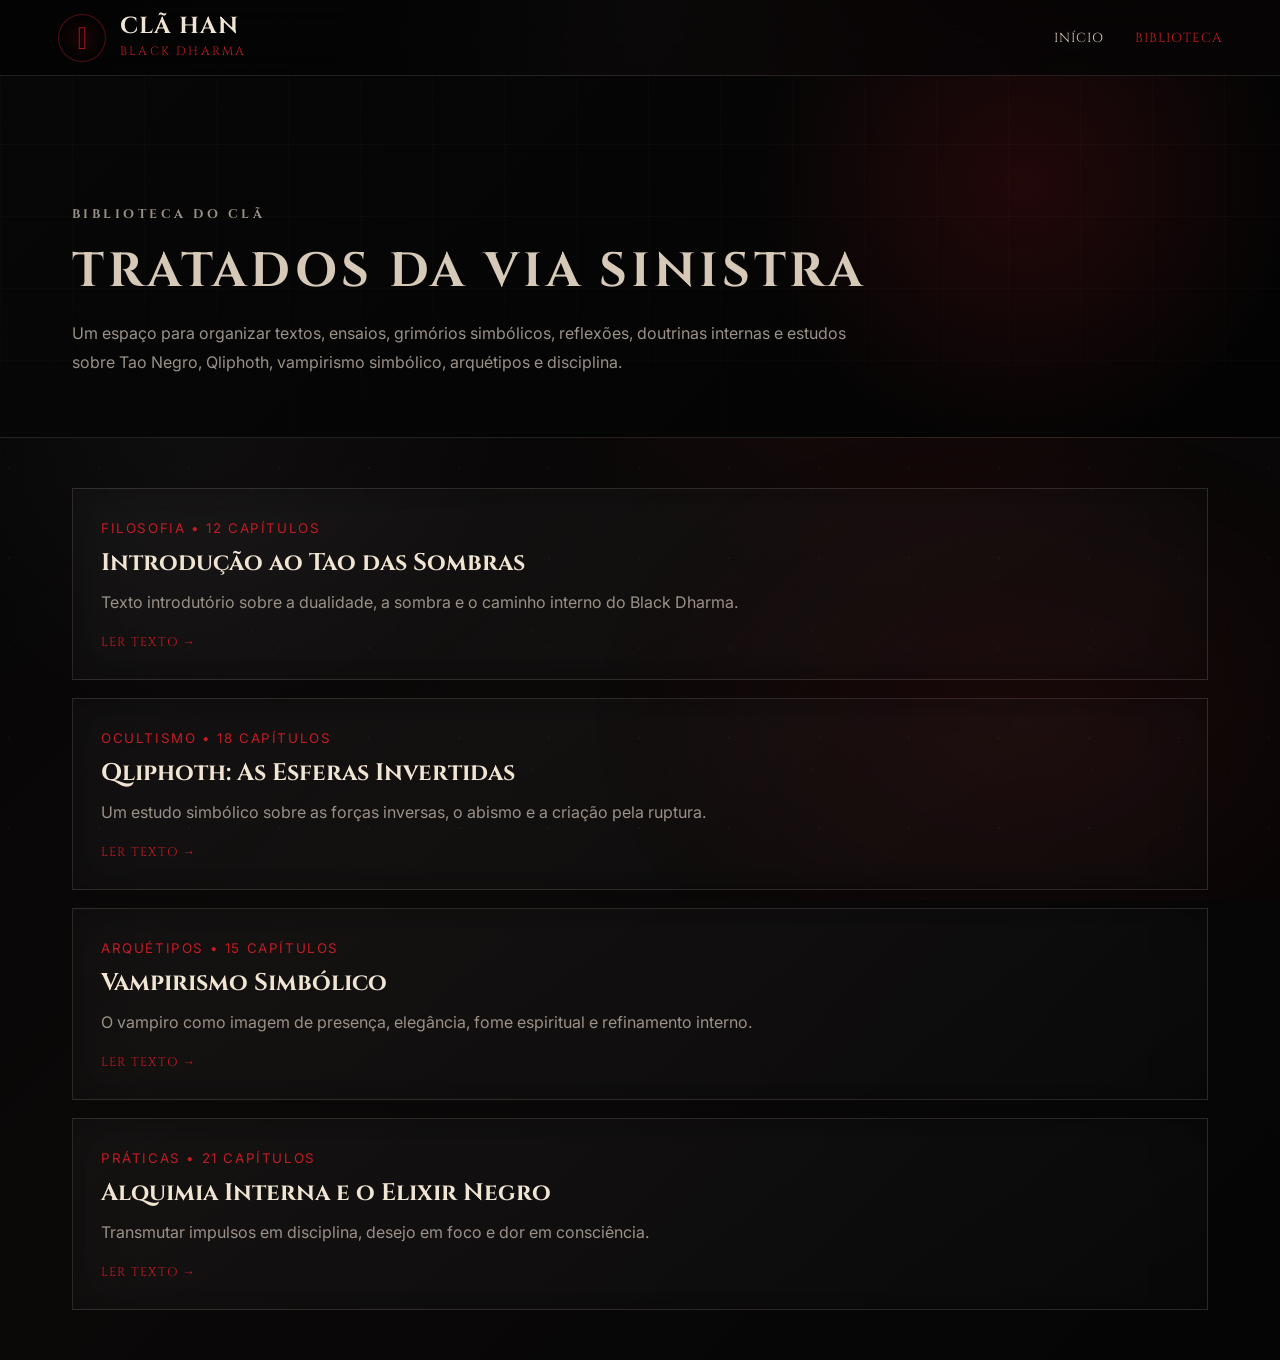
==== biblioteca.html @ 03c81290 "Add files via upload" ====
<!DOCTYPE html>
<html lang="pt-BR">
<head>
  <meta charset="UTF-8" />
  <meta name="viewport" content="width=device-width, initial-scale=1.0" />

  <title>Biblioteca | Clã Han Black Dharma</title>
  <meta name="description" content="Biblioteca do Clã Han — textos, tratados, ensaios e grimórios simbólicos do Black Dharma." />

  <link rel="preconnect" href="https://fonts.googleapis.com">
  <link rel="preconnect" href="https://fonts.gstatic.com" crossorigin>
  <link href="https://fonts.googleapis.com/css2?family=Cinzel:wght@400;500;600;700;800;900&family=Inter:wght@300;400;500;600;700;800&family=Noto+Serif+SC:wght@400;600;700;900&display=swap" rel="stylesheet">

  <link rel="stylesheet" href="style.css" />
</head>

<body class="library-page">
  <div class="noise"></div>
  <div class="ink-bg"></div>

  <header class="site-header">
    <a class="brand" href="index.html">
      <span class="brand-sigil">𖤐</span>
      <span>
        <strong>Clã Han</strong>
        <small>Black Dharma</small>
      </span>
    </a>

    <nav class="nav-menu always">
      <a href="index.html">Início</a>
      <a href="biblioteca.html" class="active">Biblioteca</a>
    </nav>
  </header>

  <main class="library-main">
    <section class="library-hero">
      <p class="eyebrow">Biblioteca do Clã</p>
      <h1>Tratados da Via Sinistra</h1>
      <p>
        Um espaço para organizar textos, ensaios, grimórios simbólicos, reflexões,
        doutrinas internas e estudos sobre Tao Negro, Qliphoth, vampirismo simbólico,
        arquétipos e disciplina.
      </p>
    </section>

    <section class="text-list">
      <article class="text-item">
        <small>Filosofia • 12 capítulos</small>
        <h2>Introdução ao Tao das Sombras</h2>
        <p>Texto introdutório sobre a dualidade, a sombra e o caminho interno do Black Dharma.</p>
        <a href="#">Ler texto →</a>
      </article>

      <article class="text-item">
        <small>Ocultismo • 18 capítulos</small>
        <h2>Qliphoth: As Esferas Invertidas</h2>
        <p>Um estudo simbólico sobre as forças inversas, o abismo e a criação pela ruptura.</p>
        <a href="#">Ler texto →</a>
      </article>

      <article class="text-item">
        <small>Arquétipos • 15 capítulos</small>
        <h2>Vampirismo Simbólico</h2>
        <p>O vampiro como imagem de presença, elegância, fome espiritual e refinamento interno.</p>
        <a href="#">Ler texto →</a>
      </article>

      <article class="text-item">
        <small>Práticas • 21 capítulos</small>
        <h2>Alquimia Interna e o Elixir Negro</h2>
        <p>Transmutar impulsos em disciplina, desejo em foco e dor em consciência.</p>
        <a href="#">Ler texto →</a>
      </article>
    </section>
  </main>

  <script src="script.js"></script>
</body>
</html>
---- style.css ----
:root {
  --black: #050505;
  --black-2: #090808;
  --black-3: #101010;
  --red: #8e1118;
  --red-2: #c21d25;
  --red-dark: #3b080b;
  --bone: #d7c9b7;
  --bone-2: #f0e4d2;
  --muted: #9b9187;
  --line: rgba(215,201,183,.14);
  --line-red: rgba(194,29,37,.42);
  --card: rgba(255,255,255,.035);
  --card-2: rgba(255,255,255,.06);
}

* { margin: 0; padding: 0; box-sizing: border-box; }
html { scroll-behavior: smooth; }

body {
  min-height: 100vh;
  background:
    radial-gradient(circle at 70% 10%, rgba(142,17,24,.18), transparent 30%),
    radial-gradient(circle at 15% 30%, rgba(255,255,255,.035), transparent 22%),
    linear-gradient(135deg, #040404, #0b0808 48%, #050505);
  color: var(--bone);
  font-family: Inter, sans-serif;
  overflow-x: hidden;
}

.noise {
  position: fixed;
  inset: 0;
  pointer-events: none;
  z-index: -1;
  opacity: .17;
  background-image:
    radial-gradient(circle at 10% 20%, rgba(255,255,255,.22) 0 1px, transparent 1px),
    radial-gradient(circle at 80% 50%, rgba(255,255,255,.16) 0 1px, transparent 1px),
    radial-gradient(circle at 40% 80%, rgba(255,255,255,.12) 0 1px, transparent 1px);
  background-size: 90px 90px, 140px 140px, 210px 210px;
}

.ink-bg {
  position: fixed;
  inset: 0;
  pointer-events: none;
  z-index: -2;
  background:
    radial-gradient(ellipse at 50% 0%, rgba(255,255,255,.08), transparent 34%),
    radial-gradient(ellipse at 80% 80%, rgba(142,17,24,.12), transparent 30%);
  filter: blur(1px);
}

body::before {
  content: "";
  position: fixed;
  inset: 0;
  pointer-events: none;
  background-image:
    linear-gradient(rgba(215,201,183,.035) 1px, transparent 1px),
    linear-gradient(90deg, rgba(215,201,183,.026) 1px, transparent 1px);
  background-size: 72px 72px;
  mask-image: linear-gradient(to bottom, black, transparent 82%);
}

h1, h2, h3, h4, .brand {
  font-family: Cinzel, serif;
}

.left-banner {
  position: fixed;
  left: 0;
  top: 0;
  width: 86px;
  height: 100vh;
  border-right: 1px solid var(--line);
  background: rgba(0,0,0,.36);
  z-index: 30;
  display: flex;
  flex-direction: column;
  align-items: center;
  padding-top: 15px;
}

.seal, .brand-sigil {
  width: 48px;
  height: 48px;
  border: 1px solid var(--line-red);
  border-radius: 50%;
  display: grid;
  place-items: center;
  color: var(--red-2);
  background: radial-gradient(circle, rgba(142,17,24,.16), transparent 64%);
}

.vertical-text {
  margin-top: 32px;
  writing-mode: vertical-rl;
  font-family: "Noto Serif SC", serif;
  font-size: 2rem;
  color: rgba(215,201,183,.72);
  letter-spacing: .18em;
}

.stamp {
  margin-top: auto;
  margin-bottom: 36px;
  width: 36px;
  height: 36px;
  display: grid;
  place-items: center;
  border: 1px solid var(--red-2);
  color: var(--red-2);
  font-family: "Noto Serif SC", serif;
}

.stamp.small {
  margin: 20px auto 0;
}

.site-header {
  position: fixed;
  top: 0;
  left: 86px;
  right: 0;
  height: 76px;
  z-index: 25;
  display: flex;
  align-items: center;
  justify-content: space-between;
  padding: 0 58px;
  border-bottom: 1px solid var(--line);
  background: rgba(5,5,5,.78);
  backdrop-filter: blur(16px);
}

.brand {
  display: flex;
  align-items: center;
  gap: 14px;
  color: var(--bone-2);
  text-decoration: none;
  text-transform: uppercase;
  letter-spacing: .06em;
}

.brand strong {
  display: block;
  font-size: 1.45rem;
  line-height: 1;
}

.brand small {
  display: block;
  margin-top: 4px;
  color: var(--red-2);
  font-size: .76rem;
  letter-spacing: .18em;
}

.nav-menu {
  display: flex;
  align-items: center;
  gap: 30px;
}

.nav-menu a {
  color: var(--bone);
  font-family: Cinzel, serif;
  font-size: .82rem;
  letter-spacing: .08em;
  text-decoration: none;
  text-transform: uppercase;
  transition: .2s;
}

.nav-menu a:hover,
.nav-menu a.active {
  color: var(--red-2);
}

.menu-toggle {
  display: none;
  background: transparent;
  border: 0;
  color: var(--bone);
  font-size: 1.6rem;
}

main, .footer, .copyright {
  margin-left: 86px;
}

.hero {
  position: relative;
  min-height: 690px;
  overflow: hidden;
  border-bottom: 1px solid var(--line);
}

.hero-art {
  position: absolute;
  inset: 0;
  background:
    linear-gradient(90deg, #050505 0%, rgba(5,5,5,.82) 25%, rgba(5,5,5,.18) 56%, #050505 100%),
    radial-gradient(circle at 64% 28%, rgba(194,29,37,.24), transparent 20%),
    linear-gradient(135deg, #111, #030303);
}

.red-moon {
  position: absolute;
  width: 190px;
  height: 190px;
  border-radius: 50%;
  top: 110px;
  right: 36%;
  background: radial-gradient(circle at 40% 35%, #cf2631, #5f0d12 65%, transparent 68%);
  box-shadow: 0 0 70px rgba(194,29,37,.32);
  opacity: .76;
}

.mountains {
  position: absolute;
  left: 32%;
  right: 0;
  bottom: 0;
  height: 68%;
  opacity: .72;
}

.mountains::before,
.mountains::after {
  content: "";
  position: absolute;
  bottom: 0;
  width: 58%;
  height: 90%;
  background: linear-gradient(145deg, transparent 0 35%, rgba(45,45,45,.88) 36% 48%, rgba(9,9,9,.96) 49%);
  clip-path: polygon(0 100%, 17% 42%, 29% 65%, 45% 18%, 67% 62%, 83% 35%, 100% 100%);
  filter: blur(.2px);
}

.mountains::after {
  right: 0;
  transform: scaleX(-1);
  opacity: .7;
}

.m2 {
  opacity: .42;
  transform: translateY(42px) scale(1.12);
}

.temple {
  position: absolute;
  bottom: 95px;
  width: 120px;
  height: 95px;
  opacity: .78;
}

.temple::before {
  content: "";
  position: absolute;
  inset: 30px 18px 0;
  background: #0a0a0a;
  border: 1px solid rgba(215,201,183,.09);
}

.temple::after {
  content: "";
  position: absolute;
  left: 0;
  right: 0;
  top: 18px;
  height: 32px;
  background: #111;
  clip-path: polygon(0 60%, 50% 0, 100% 60%, 90% 80%, 50% 40%, 10% 80%);
  box-shadow: 0 0 18px rgba(194,29,37,.2);
}

.temple-left { left: 42%; }
.temple-right { right: 8%; transform: scale(1.25); opacity: .55; }

.cultivator {
  position: absolute;
  right: 24%;
  bottom: 0;
  width: 330px;
  height: 610px;
  filter: drop-shadow(0 0 32px rgba(0,0,0,.8));
}

.head {
  position: absolute;
  top: 85px;
  left: 125px;
  width: 78px;
  height: 105px;
  border-radius: 48% 45% 46% 43%;
  background: linear-gradient(125deg, #211f1e, #b7aa9a 42%, #0b0b0b 43% 100%);
  transform: rotate(-8deg);
  box-shadow: inset -18px 0 18px rgba(0,0,0,.75);
}

.head::before {
  content: "";
  position: absolute;
  left: 47px;
  top: 42px;
  width: 20px;
  height: 3px;
  background: var(--red-2);
  box-shadow: 0 0 10px var(--red-2);
}

.hair {
  position: absolute;
  top: 20px;
  left: 76px;
  width: 230px;
  height: 250px;
  background: radial-gradient(ellipse at 35% 25%, #161616, #020202 68%);
  clip-path: polygon(20% 0, 70% 8%, 92% 30%, 82% 100%, 52% 78%, 26% 100%, 8% 45%);
  transform: rotate(7deg);
}

.hair::after {
  content: "";
  position: absolute;
  right: -60px;
  top: 90px;
  width: 190px;
  height: 155px;
  border-radius: 50%;
  border-top: 26px solid #050505;
  transform: rotate(20deg);
}

.robe {
  position: absolute;
  left: 34px;
  bottom: 0;
  width: 285px;
  height: 455px;
  background:
    linear-gradient(100deg, rgba(194,29,37,.16), transparent 38%),
    radial-gradient(ellipse at 50% 20%, #1b1b1b, #030303 68%);
  clip-path: polygon(36% 0, 66% 0, 92% 100%, 4% 100%);
  border-left: 1px solid rgba(194,29,37,.2);
  border-right: 1px solid rgba(194,29,37,.15);
}

.robe-lines {
  position: absolute;
  left: 80px;
  bottom: 45px;
  width: 210px;
  height: 360px;
  background-image:
    linear-gradient(110deg, transparent 0 38%, rgba(194,29,37,.28) 39%, transparent 40%),
    linear-gradient(70deg, transparent 0 48%, rgba(215,201,183,.08) 49%, transparent 50%);
  opacity: .8;
}

.back-sigil {
  position: absolute;
  top: 245px;
  left: 165px;
  color: rgba(194,29,37,.78);
  text-align: center;
  font-size: 1.3rem;
  letter-spacing: .28em;
  line-height: 1.7;
  text-shadow: 0 0 16px rgba(194,29,37,.45);
}

.qliphoth-sigil {
  position: absolute;
  top: 210px;
  right: 28%;
  width: 120px;
  height: 260px;
  opacity: .68;
  filter: drop-shadow(0 0 14px rgba(194,29,37,.42));
}

.qliphoth-sigil::before {
  content: "";
  position: absolute;
  left: 50%;
  top: 0;
  bottom: 0;
  border-left: 1px solid var(--red-2);
}

.qliphoth-sigil span {
  position: absolute;
  width: 28px;
  height: 28px;
  border: 1px solid var(--red-2);
  border-radius: 50%;
}

.qliphoth-sigil span:nth-child(1) { top: 0; left: 46px; }
.qliphoth-sigil span:nth-child(2) { top: 48px; left: 16px; }
.qliphoth-sigil span:nth-child(3) { top: 48px; right: 16px; }
.qliphoth-sigil span:nth-child(4) { top: 112px; left: 46px; }
.qliphoth-sigil span:nth-child(5) { top: 176px; left: 16px; }
.qliphoth-sigil span:nth-child(6) { top: 224px; left: 46px; }

.hero-copy {
  position: relative;
  z-index: 3;
  padding-top: 190px;
  margin-left: 116px;
  max-width: 620px;
}

.eyebrow {
  color: var(--red-2);
  font-family: Cinzel, serif;
  text-transform: uppercase;
  letter-spacing: .28em;
  font-size: .78rem;
  font-weight: 700;
  margin-bottom: 18px;
}

.hero h1 {
  font-size: clamp(4.5rem, 10vw, 8.4rem);
  line-height: .78;
  letter-spacing: -.04em;
  color: var(--bone-2);
  text-transform: uppercase;
  text-shadow: 0 8px 40px rgba(0,0,0,.7);
}

.hero h2 {
  color: var(--red-2);
  font-size: clamp(1.8rem, 4vw, 3rem);
  text-transform: uppercase;
  letter-spacing: .16em;
  margin-top: 18px;
}

.hero-copy p:not(.eyebrow) {
  margin-top: 28px;
  color: var(--bone);
  line-height: 1.8;
  font-family: Cinzel, serif;
  font-size: 1.08rem;
}

.hero-actions {
  display: flex;
  gap: 18px;
  flex-wrap: wrap;
  margin-top: 34px;
}

.btn {
  min-height: 52px;
  display: inline-flex;
  align-items: center;
  justify-content: center;
  padding: 0 24px;
  text-decoration: none;
  text-transform: uppercase;
  letter-spacing: .11em;
  font-size: .78rem;
  font-family: Cinzel, serif;
  border: 1px solid var(--line-red);
  transition: .22s;
}

.btn-red {
  background: linear-gradient(135deg, #7a1015, #bc1d25);
  color: var(--bone-2);
  box-shadow: 0 0 30px rgba(194,29,37,.18);
}

.btn-red:hover {
  transform: translateY(-3px);
  box-shadow: 0 0 45px rgba(194,29,37,.3);
}

.btn-dark,
.btn-outline {
  color: var(--bone);
  background: rgba(0,0,0,.2);
}

.btn-dark:hover,
.btn-outline:hover {
  background: rgba(142,17,24,.18);
  color: var(--bone-2);
}

.hero-side {
  position: absolute;
  right: 84px;
  top: 166px;
  z-index: 3;
  text-align: center;
  color: var(--bone);
  font-family: Cinzel, serif;
  font-size: .92rem;
  line-height: 1.9;
  opacity: .88;
}

.thin-sigil {
  color: var(--red-2);
  font-size: 1.4rem;
  margin-bottom: 36px;
}

.section {
  margin-left: 86px;
  padding: 62px 72px;
  border-bottom: 1px solid var(--line);
}

.about {
  position: relative;
  display: grid;
  grid-template-columns: .85fr 1.25fr;
  gap: 44px;
  align-items: center;
  overflow: hidden;
}

.image-panel {
  min-height: 340px;
  border: 1px solid var(--line);
  position: relative;
  background:
    radial-gradient(circle at 50% 36%, rgba(194,29,37,.28), transparent 28%),
    linear-gradient(135deg, #171313, #050505);
  box-shadow: inset 0 0 70px rgba(0,0,0,.5);
  overflow: hidden;
}

.panel-temple {
  position: absolute;
  left: 22%;
  right: 12%;
  bottom: 35px;
  height: 200px;
  opacity: .86;
}

.panel-temple::before {
  content: "";
  position: absolute;
  bottom: 0;
  left: 20%;
  width: 60%;
  height: 58%;
  background: #090909;
  border: 1px solid rgba(215,201,183,.1);
}

.panel-temple::after {
  content: "";
  position: absolute;
  top: 0;
  left: 4%;
  right: 4%;
  height: 70%;
  background: #111;
  clip-path: polygon(0 72%, 50% 0, 100% 72%, 88% 88%, 50% 38%, 12% 88%);
  box-shadow: 0 0 36px rgba(194,29,37,.22);
}

.panel-script {
  position: absolute;
  left: 24px;
  top: 28px;
  writing-mode: vertical-rl;
  font-family: "Noto Serif SC", serif;
  color: rgba(215,201,183,.56);
  font-size: 1.35rem;
  line-height: 1.7;
}

.about-copy h2,
.section-bar h2,
.split-lore h2,
.initiation h2,
.library-hero h1 {
  color: var(--bone);
  text-transform: uppercase;
  letter-spacing: .08em;
  font-size: clamp(1.8rem, 4vw, 3rem);
  line-height: 1.18;
}

.about-copy p,
.lore-copy p,
.initiation p {
  color: var(--muted);
  line-height: 1.85;
  margin-bottom: 14px;
  max-width: 760px;
}

.ghost-kanji {
  position: absolute;
  right: 46px;
  bottom: 18px;
  font-family: "Noto Serif SC", serif;
  font-size: 8rem;
  color: rgba(215,201,183,.035);
  writing-mode: vertical-rl;
}

.pillar-grid {
  display: grid;
  grid-template-columns: repeat(6, 1fr);
  gap: 16px;
}

.pillar-grid article,
.book-card,
.quote-card,
.practice-grid article,
.text-item {
  border: 1px solid var(--line);
  background: linear-gradient(145deg, rgba(255,255,255,.045), rgba(255,255,255,.018));
  box-shadow: inset 0 0 44px rgba(0,0,0,.34);
  transition: .22s;
}

.pillar-grid article:hover,
.book-card:hover,
.practice-grid article:hover,
.text-item:hover {
  border-color: var(--line-red);
  transform: translateY(-4px);
}

.pillar-grid article {
  min-height: 210px;
  padding: 26px 18px;
  text-align: center;
}

.icon {
  width: 72px;
  height: 72px;
  margin: 0 auto 20px;
  display: grid;
  place-items: center;
  border-radius: 50%;
  color: var(--bone);
  font-size: 2.1rem;
  border: 1px solid rgba(215,201,183,.18);
  background: radial-gradient(circle, rgba(194,29,37,.12), transparent 70%);
  font-family: "Noto Serif SC", serif;
}

.pillar-grid h3,
.book-card h3,
.practice-grid h3 {
  color: var(--bone-2);
  text-transform: uppercase;
  letter-spacing: .09em;
  font-size: 1.02rem;
  margin-bottom: 12px;
}

.pillar-grid p,
.book-card p,
.practice-grid p {
  color: var(--muted);
  line-height: 1.65;
  font-size: .92rem;
}

.section-bar {
  display: flex;
  justify-content: space-between;
  align-items: end;
  gap: 24px;
  margin-bottom: 28px;
}

.section-bar a,
.recent-texts a,
.text-item a {
  color: var(--red-2);
  text-decoration: none;
  font-family: Cinzel, serif;
  text-transform: uppercase;
  letter-spacing: .1em;
  font-size: .78rem;
}

.library-grid {
  display: grid;
  grid-template-columns: repeat(6, 1fr);
  gap: 16px;
}

.book-card {
  min-height: 310px;
  padding: 14px;
}

.book-cover {
  height: 185px;
  margin-bottom: 18px;
  position: relative;
  overflow: hidden;
  border: 1px solid rgba(215,201,183,.1);
  background:
    radial-gradient(circle at 50% 32%, rgba(194,29,37,.36), transparent 30%),
    linear-gradient(135deg, #1a1515, #040404);
}

.book-cover::before {
  content: "";
  position: absolute;
  inset: 18px;
  border: 1px solid rgba(194,29,37,.25);
}

.book-cover::after {
  content: "";
  position: absolute;
  left: 22%;
  right: 22%;
  bottom: 24px;
  height: 90px;
  background: #080808;
  clip-path: polygon(0 100%, 20% 30%, 40% 60%, 50% 0, 60% 60%, 80% 30%, 100% 100%);
  opacity: .85;
}

.book-cover span {
  position: absolute;
  left: 14px;
  top: 14px;
  writing-mode: vertical-rl;
  font-family: "Noto Serif SC", serif;
  color: var(--red-2);
  font-size: 1.4rem;
  z-index: 2;
}

.book-card small {
  display: block;
  margin-top: 12px;
  color: var(--red-2);
  text-transform: uppercase;
  font-size: .68rem;
  letter-spacing: .08em;
}

.quote-card {
  padding: 30px;
  display: flex;
  flex-direction: column;
  justify-content: center;
}

.quote-card p {
  font-family: Cinzel, serif;
  color: var(--bone-2);
  font-style: italic;
  font-size: 1.15rem;
  line-height: 1.7;
}

.quote-card span {
  color: var(--muted);
  margin: 16px 0 28px;
}

.split-lore {
  display: grid;
  grid-template-columns: .9fr 1fr .95fr;
  gap: 34px;
  align-items: stretch;
}

.lore-image {
  min-height: 300px;
  position: relative;
  background:
    radial-gradient(circle at 50% 36%, rgba(215,201,183,.17), transparent 22%),
    radial-gradient(circle at 50% 40%, rgba(194,29,37,.18), transparent 32%),
    linear-gradient(135deg, #0d0d0d, #030303);
  border: 1px solid var(--line);
  overflow: hidden;
}

.moon-gate {
  position: absolute;
  width: 160px;
  height: 160px;
  left: calc(50% - 80px);
  top: 54px;
  border-radius: 50%;
  background: rgba(215,201,183,.74);
  box-shadow: 0 0 60px rgba(215,201,183,.18);
}

.pagoda {
  position: absolute;
  left: 22%;
  right: 22%;
  bottom: 40px;
  height: 140px;
  background: #050505;
  clip-path: polygon(0 100%, 8% 68%, 28% 68%, 15% 55%, 34% 55%, 28% 42%, 44% 42%, 50% 0, 56% 42%, 72% 42%, 66% 55%, 85% 55%, 72% 68%, 92% 68%, 100% 100%);
}

.vertical-red {
  position: absolute;
  right: 28px;
  top: 38px;
  writing-mode: vertical-rl;
  color: var(--red-2);
  font-family: "Noto Serif SC", serif;
  letter-spacing: .18em;
}

.recent-texts {
  border-left: 1px solid var(--line);
  padding-left: 28px;
}

.recent-texts a {
  display: grid;
  grid-template-columns: 56px 1fr;
  gap: 14px;
  align-items: center;
  padding: 12px 0;
  border-bottom: 1px solid var(--line);
  color: var(--bone);
  text-transform: none;
  letter-spacing: 0;
  font-family: Inter, sans-serif;
}

.recent-texts a span {
  width: 56px;
  height: 48px;
  background:
    radial-gradient(circle at 50% 32%, rgba(194,29,37,.25), transparent 34%),
    linear-gradient(135deg, #181818, #050505);
  border: 1px solid var(--line);
}

.recent-texts small {
  display: block;
  color: var(--muted);
  margin-top: 4px;
}

.recent-texts .all-texts {
  display: block;
  color: var(--red-2);
  border: 0;
  margin-top: 16px;
  font-family: Cinzel, serif;
  text-transform: uppercase;
  letter-spacing: .12em;
}

.center {
  text-align: center;
  margin-bottom: 30px;
}

.practice-grid {
  display: grid;
  grid-template-columns: repeat(4, 1fr);
  gap: 18px;
}

.practice-grid article {
  padding: 26px;
  min-height: 190px;
}

.initiation {
  display: grid;
  grid-template-columns: 1.1fr .9fr;
  gap: 40px;
  align-items: center;
  background:
    radial-gradient(circle at 20% 20%, rgba(194,29,37,.14), transparent 24%),
    rgba(255,255,255,.015);
}

.join-form {
  display: flex;
  gap: 0;
  border: 1px solid var(--line-red);
  background: rgba(0,0,0,.25);
  height: 58px;
}

.join-form input {
  flex: 1;
  border: 0;
  background: transparent;
  color: var(--bone);
  padding: 0 18px;
  outline: none;
}

.join-form button {
  width: 180px;
  border: 0;
  background: linear-gradient(135deg, #711016, #b51a23);
  color: var(--bone-2);
  font-family: Cinzel, serif;
  text-transform: uppercase;
  letter-spacing: .1em;
  cursor: pointer;
}

.footer {
  padding: 48px 72px;
  border-bottom: 1px solid var(--line);
  border-top: 1px solid var(--line);
  display: grid;
  grid-template-columns: 1.6fr 1fr 1fr 1.2fr;
  gap: 40px;
  background: #060606;
}

.footer p {
  color: var(--muted);
  line-height: 1.8;
  margin-top: 18px;
}

.footer h4 {
  color: var(--red-2);
  text-transform: uppercase;
  letter-spacing: .14em;
  margin-bottom: 18px;
}

.footer a {
  display: block;
  color: var(--muted);
  text-decoration: none;
  margin-bottom: 10px;
}

.socials {
  display: flex;
  gap: 12px;
}

.socials a {
  width: 38px;
  height: 38px;
  display: grid;
  place-items: center;
  border: 1px solid var(--line);
  border-radius: 50%;
}

.copyright {
  padding: 18px 72px;
  text-align: center;
  color: rgba(155,145,135,.62);
  font-size: .82rem;
}

/* Biblioteca */
.library-page main,
.library-page .footer,
.library-page .copyright {
  margin-left: 0;
}

.library-page .site-header {
  left: 0;
}

.library-main {
  padding-top: 76px;
}

.library-hero {
  padding: 110px 72px 60px;
  border-bottom: 1px solid var(--line);
  background:
    radial-gradient(circle at 80% 30%, rgba(194,29,37,.16), transparent 26%),
    linear-gradient(135deg, #070707, #030303);
}

.library-hero p {
  max-width: 820px;
  color: var(--muted);
  line-height: 1.8;
  margin-top: 18px;
}

.text-list {
  padding: 50px 72px;
  display: grid;
  gap: 18px;
}

.text-item {
  padding: 28px;
}

.text-item small {
  color: var(--red-2);
  text-transform: uppercase;
  letter-spacing: .12em;
}

.text-item h2 {
  margin: 10px 0;
  color: var(--bone-2);
}

.text-item p {
  color: var(--muted);
  line-height: 1.7;
  margin-bottom: 14px;
}

@media (max-width: 1200px) {
  .pillar-grid { grid-template-columns: repeat(3, 1fr); }
  .library-grid { grid-template-columns: repeat(3, 1fr); }
  .split-lore { grid-template-columns: 1fr; }
  .cultivator { right: 10%; opacity: .8; }
}

@media (max-width: 900px) {
  .left-banner { display: none; }
  main, .footer, .copyright, .section { margin-left: 0; }

  .site-header {
    left: 0;
    height: auto;
    min-height: 72px;
    padding: 14px 18px;
  }

  .menu-toggle { display: block; }

  .nav-menu {
    display: none;
    position: absolute;
    top: 72px;
    left: 12px;
    right: 12px;
    padding: 18px;
    border: 1px solid var(--line);
    background: rgba(5,5,5,.96);
    flex-direction: column;
    align-items: flex-start;
    gap: 16px;
  }

  .nav-menu.active,
  .nav-menu.always {
    display: flex;
  }

  .hero-copy {
    margin-left: 22px;
    padding-top: 150px;
  }

  .hero-side { display: none; }
  .cultivator { right: -80px; opacity: .48; }
  .section { padding: 44px 22px; }
  .about, .initiation { grid-template-columns: 1fr; }
  .pillar-grid, .library-grid, .practice-grid { grid-template-columns: 1fr; }
  .section-bar { align-items: flex-start; flex-direction: column; }
  .footer { grid-template-columns: 1fr; padding: 44px 22px; }
  .copyright { padding: 18px 22px; }
}

@media (max-width: 560px) {
  .brand strong { font-size: 1.05rem; }
  .brand-sigil { width: 40px; height: 40px; }
  .hero h1 { font-size: 4rem; }
  .hero h2 { font-size: 1.4rem; }
  .hero { min-height: 660px; }
  .red-moon { right: 8%; }
  .join-form { flex-direction: column; height: auto; }
  .join-form input, .join-form button { height: 54px; width: 100%; }
}
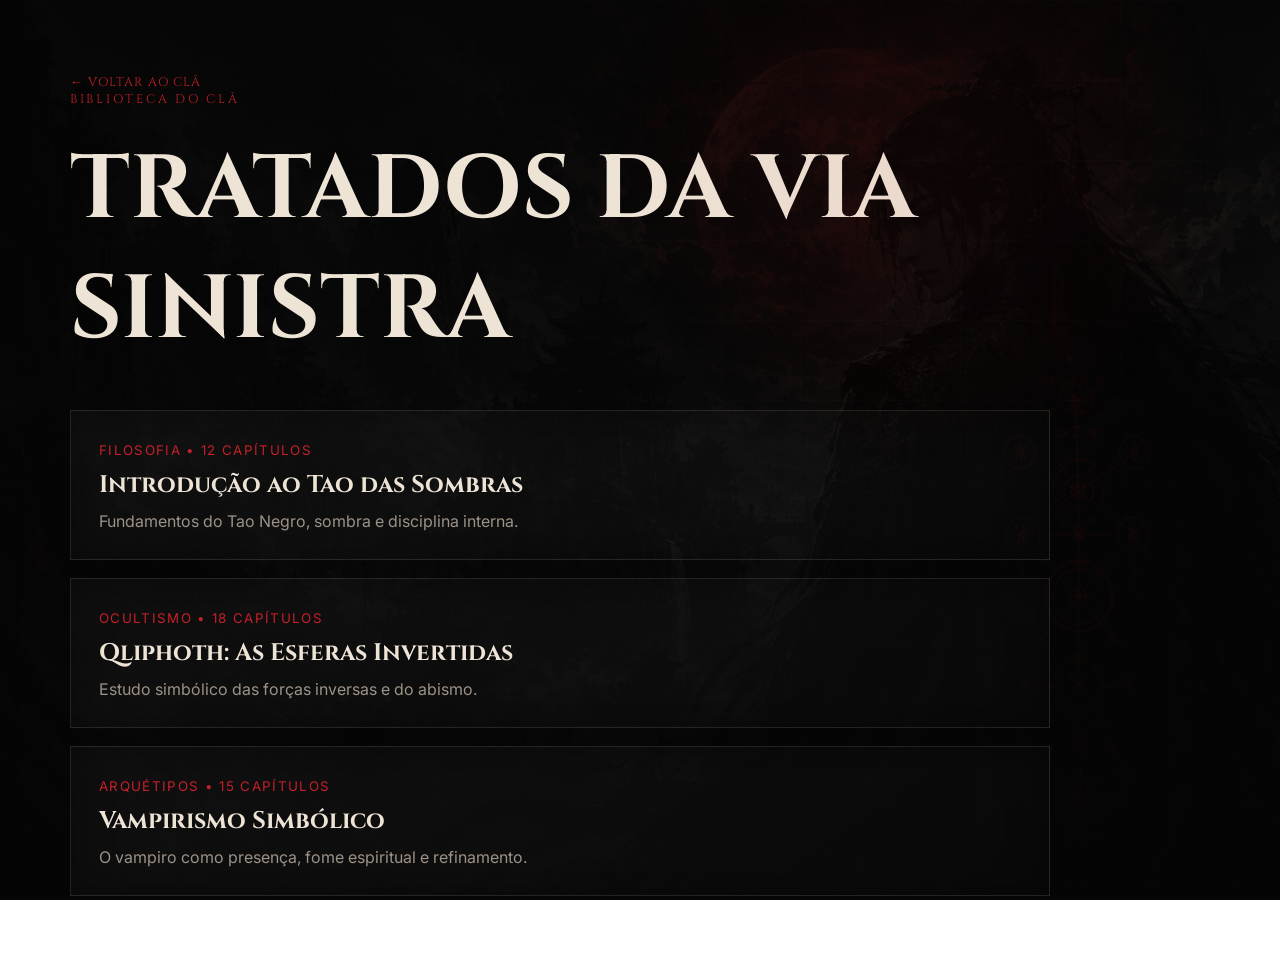
==== commit 245819f5: "Add files via upload" ====
--- a/biblioteca.html
+++ b/biblioteca.html
@@ -4,77 +4,39 @@
   <meta charset="UTF-8" />
   <meta name="viewport" content="width=device-width, initial-scale=1.0" />
 
-  <title>Biblioteca | Clã Han Black Dharma</title>
-  <meta name="description" content="Biblioteca do Clã Han — textos, tratados, ensaios e grimórios simbólicos do Black Dharma." />
+  <title>Biblioteca | Clã Han</title>
 
   <link rel="preconnect" href="https://fonts.googleapis.com">
   <link rel="preconnect" href="https://fonts.gstatic.com" crossorigin>
-  <link href="https://fonts.googleapis.com/css2?family=Cinzel:wght@400;500;600;700;800;900&family=Inter:wght@300;400;500;600;700;800&family=Noto+Serif+SC:wght@400;600;700;900&display=swap" rel="stylesheet">
-
+  <link href="https://fonts.googleapis.com/css2?family=Cinzel:wght@400;500;600;700;800;900&family=Inter:wght@300;400;500;600;700&family=Noto+Serif+SC:wght@400;600;700;900&display=swap" rel="stylesheet">
   <link rel="stylesheet" href="style.css" />
 </head>
 
 <body class="library-page">
-  <div class="noise"></div>
-  <div class="ink-bg"></div>
+  <main class="library-main">
+    <a class="back" href="index.html">← Voltar ao Clã</a>
+    <p class="eyebrow">Biblioteca do Clã</p>
+    <h1>Tratados da Via Sinistra</h1>
 
-  <header class="site-header">
-    <a class="brand" href="index.html">
-      <span class="brand-sigil">𖤐</span>
-      <span>
-        <strong>Clã Han</strong>
-        <small>Black Dharma</small>
-      </span>
-    </a>
-
-    <nav class="nav-menu always">
-      <a href="index.html">Início</a>
-      <a href="biblioteca.html" class="active">Biblioteca</a>
-    </nav>
-  </header>
-
-  <main class="library-main">
-    <section class="library-hero">
-      <p class="eyebrow">Biblioteca do Clã</p>
-      <h1>Tratados da Via Sinistra</h1>
-      <p>
-        Um espaço para organizar textos, ensaios, grimórios simbólicos, reflexões,
-        doutrinas internas e estudos sobre Tao Negro, Qliphoth, vampirismo simbólico,
-        arquétipos e disciplina.
-      </p>
-    </section>
-
-    <section class="text-list">
-      <article class="text-item">
+    <div class="text-list">
+      <article>
         <small>Filosofia • 12 capítulos</small>
         <h2>Introdução ao Tao das Sombras</h2>
-        <p>Texto introdutório sobre a dualidade, a sombra e o caminho interno do Black Dharma.</p>
-        <a href="#">Ler texto →</a>
+        <p>Fundamentos do Tao Negro, sombra e disciplina interna.</p>
       </article>
 
-      <article class="text-item">
+      <article>
         <small>Ocultismo • 18 capítulos</small>
         <h2>Qliphoth: As Esferas Invertidas</h2>
-        <p>Um estudo simbólico sobre as forças inversas, o abismo e a criação pela ruptura.</p>
-        <a href="#">Ler texto →</a>
+        <p>Estudo simbólico das forças inversas e do abismo.</p>
       </article>
 
-      <article class="text-item">
+      <article>
         <small>Arquétipos • 15 capítulos</small>
         <h2>Vampirismo Simbólico</h2>
-        <p>O vampiro como imagem de presença, elegância, fome espiritual e refinamento interno.</p>
-        <a href="#">Ler texto →</a>
+        <p>O vampiro como presença, fome espiritual e refinamento.</p>
       </article>
-
-      <article class="text-item">
-        <small>Práticas • 21 capítulos</small>
-        <h2>Alquimia Interna e o Elixir Negro</h2>
-        <p>Transmutar impulsos em disciplina, desejo em foco e dor em consciência.</p>
-        <a href="#">Ler texto →</a>
-      </article>
-    </section>
+    </div>
   </main>
-
-  <script src="script.js"></script>
 </body>
 </html>
--- a/style.css
+++ b/style.css
@@ -1,459 +1,232 @@
 :root {
   --black: #050505;
-  --black-2: #090808;
-  --black-3: #101010;
-  --red: #8e1118;
-  --red-2: #c21d25;
-  --red-dark: #3b080b;
-  --bone: #d7c9b7;
-  --bone-2: #f0e4d2;
-  --muted: #9b9187;
-  --line: rgba(215,201,183,.14);
-  --line-red: rgba(194,29,37,.42);
-  --card: rgba(255,255,255,.035);
-  --card-2: rgba(255,255,255,.06);
-}
-
-* { margin: 0; padding: 0; box-sizing: border-box; }
+  --black-2: #090909;
+  --red: #9d141b;
+  --red-2: #c42029;
+  --bone: #d4c8b9;
+  --bone-2: #eee4d6;
+  --muted: #9d9287;
+  --line: rgba(212, 200, 185, .13);
+  --line-red: rgba(196, 32, 41, .45);
+  --sidebar: 235px;
+}
+
+* {
+  box-sizing: border-box;
+  margin: 0;
+  padding: 0;
+}
+
 html { scroll-behavior: smooth; }
 
 body {
-  min-height: 100vh;
-  background:
-    radial-gradient(circle at 70% 10%, rgba(142,17,24,.18), transparent 30%),
-    radial-gradient(circle at 15% 30%, rgba(255,255,255,.035), transparent 22%),
-    linear-gradient(135deg, #040404, #0b0808 48%, #050505);
+  background: #050505;
   color: var(--bone);
   font-family: Inter, sans-serif;
   overflow-x: hidden;
-}
-
-.noise {
-  position: fixed;
-  inset: 0;
-  pointer-events: none;
-  z-index: -1;
-  opacity: .17;
-  background-image:
-    radial-gradient(circle at 10% 20%, rgba(255,255,255,.22) 0 1px, transparent 1px),
-    radial-gradient(circle at 80% 50%, rgba(255,255,255,.16) 0 1px, transparent 1px),
-    radial-gradient(circle at 40% 80%, rgba(255,255,255,.12) 0 1px, transparent 1px);
-  background-size: 90px 90px, 140px 140px, 210px 210px;
-}
-
-.ink-bg {
-  position: fixed;
-  inset: 0;
-  pointer-events: none;
-  z-index: -2;
-  background:
-    radial-gradient(ellipse at 50% 0%, rgba(255,255,255,.08), transparent 34%),
-    radial-gradient(ellipse at 80% 80%, rgba(142,17,24,.12), transparent 30%);
-  filter: blur(1px);
 }
 
 body::before {
   content: "";
   position: fixed;
   inset: 0;
+  background:
+    radial-gradient(circle at 72% 18%, rgba(196,32,41,.12), transparent 28%),
+    linear-gradient(rgba(255,255,255,.022) 1px, transparent 1px),
+    linear-gradient(90deg, rgba(255,255,255,.016) 1px, transparent 1px);
+  background-size: auto, 80px 80px, 80px 80px;
   pointer-events: none;
+  z-index: 3;
+  opacity: .45;
+}
+
+.grain {
+  position: fixed;
+  inset: 0;
   background-image:
-    linear-gradient(rgba(215,201,183,.035) 1px, transparent 1px),
-    linear-gradient(90deg, rgba(215,201,183,.026) 1px, transparent 1px);
-  background-size: 72px 72px;
-  mask-image: linear-gradient(to bottom, black, transparent 82%);
-}
-
-h1, h2, h3, h4, .brand {
+    radial-gradient(circle at 10% 20%, rgba(255,255,255,.15) 0 1px, transparent 1px),
+    radial-gradient(circle at 80% 50%, rgba(255,255,255,.09) 0 1px, transparent 1px);
+  background-size: 120px 120px, 190px 190px;
+  opacity: .10;
+  z-index: 4;
+  pointer-events: none;
+}
+
+h1, h2, h3, h4, .side-brand, .btn, .side-nav a {
   font-family: Cinzel, serif;
 }
 
-.left-banner {
+.sidebar {
   position: fixed;
-  left: 0;
-  top: 0;
-  width: 86px;
-  height: 100vh;
-  border-right: 1px solid var(--line);
-  background: rgba(0,0,0,.36);
-  z-index: 30;
+  inset: 0 auto 0 0;
+  width: var(--sidebar);
+  background:
+    linear-gradient(90deg, rgba(0,0,0,.94), rgba(5,5,5,.86));
+  border-right: 1px solid rgba(196,32,41,.25);
+  z-index: 10;
+  padding: 38px 34px 30px;
   display: flex;
   flex-direction: column;
-  align-items: center;
-  padding-top: 15px;
-}
-
-.seal, .brand-sigil {
-  width: 48px;
-  height: 48px;
+}
+
+.top-sigil {
+  width: 58px;
+  height: 58px;
   border: 1px solid var(--line-red);
   border-radius: 50%;
   display: grid;
   place-items: center;
   color: var(--red-2);
-  background: radial-gradient(circle, rgba(142,17,24,.16), transparent 64%);
-}
-
-.vertical-text {
-  margin-top: 32px;
+  font-size: 1.7rem;
+  margin-bottom: 38px;
+}
+
+.side-brand {
+  color: var(--bone-2);
+  text-decoration: none;
+  text-transform: uppercase;
+}
+
+.side-brand strong {
+  display: block;
+  font-size: 1.42rem;
+  letter-spacing: .06em;
+}
+
+.side-brand span {
+  display: block;
+  color: var(--red-2);
+  font-size: .82rem;
+  letter-spacing: .17em;
+  margin-top: 5px;
+}
+
+.hanzi {
   writing-mode: vertical-rl;
   font-family: "Noto Serif SC", serif;
-  font-size: 2rem;
-  color: rgba(215,201,183,.72);
+  font-size: 2.25rem;
+  color: rgba(238,228,214,.72);
   letter-spacing: .18em;
+  margin: 35px auto 10px;
 }
 
 .stamp {
-  margin-top: auto;
-  margin-bottom: 36px;
-  width: 36px;
-  height: 36px;
+  width: 34px;
+  height: 34px;
+  border: 1px solid var(--red-2);
+  color: var(--red-2);
+  font-family: "Noto Serif SC", serif;
   display: grid;
   place-items: center;
-  border: 1px solid var(--red-2);
-  color: var(--red-2);
-  font-family: "Noto Serif SC", serif;
-}
-
-.stamp.small {
-  margin: 20px auto 0;
-}
-
-.site-header {
-  position: fixed;
-  top: 0;
-  left: 86px;
-  right: 0;
-  height: 76px;
-  z-index: 25;
-  display: flex;
-  align-items: center;
-  justify-content: space-between;
-  padding: 0 58px;
-  border-bottom: 1px solid var(--line);
-  background: rgba(5,5,5,.78);
-  backdrop-filter: blur(16px);
-}
-
-.brand {
-  display: flex;
-  align-items: center;
-  gap: 14px;
-  color: var(--bone-2);
+  margin: 0 auto 36px;
+}
+
+.side-nav {
+  display: flex;
+  flex-direction: column;
+  margin-top: 5px;
+}
+
+.side-nav a {
+  color: var(--bone);
   text-decoration: none;
   text-transform: uppercase;
-  letter-spacing: .06em;
-}
-
-.brand strong {
-  display: block;
-  font-size: 1.45rem;
-  line-height: 1;
-}
-
-.brand small {
-  display: block;
-  margin-top: 4px;
-  color: var(--red-2);
-  font-size: .76rem;
-  letter-spacing: .18em;
-}
-
-.nav-menu {
-  display: flex;
-  align-items: center;
-  gap: 30px;
-}
-
-.nav-menu a {
-  color: var(--bone);
-  font-family: Cinzel, serif;
   font-size: .82rem;
   letter-spacing: .08em;
-  text-decoration: none;
-  text-transform: uppercase;
+  padding: 14px 0;
+  border-top: 1px solid rgba(212,200,185,.09);
   transition: .2s;
 }
 
-.nav-menu a:hover,
-.nav-menu a.active {
-  color: var(--red-2);
-}
-
-.menu-toggle {
-  display: none;
-  background: transparent;
-  border: 0;
+.side-nav a:hover,
+.side-nav a.active {
+  color: var(--red-2);
+}
+
+.side-icons {
+  margin-top: auto;
+  display: flex;
+  gap: 18px;
   color: var(--bone);
-  font-size: 1.6rem;
-}
-
-main, .footer, .copyright {
-  margin-left: 86px;
+  opacity: .7;
+}
+
+main,
+.footer {
+  margin-left: var(--sidebar);
 }
 
 .hero {
   position: relative;
-  min-height: 690px;
+  min-height: 100vh;
   overflow: hidden;
   border-bottom: 1px solid var(--line);
-}
-
-.hero-art {
+  background: #050505;
+}
+
+.hero-bg {
   position: absolute;
   inset: 0;
-  background:
-    linear-gradient(90deg, #050505 0%, rgba(5,5,5,.82) 25%, rgba(5,5,5,.18) 56%, #050505 100%),
-    radial-gradient(circle at 64% 28%, rgba(194,29,37,.24), transparent 20%),
-    linear-gradient(135deg, #111, #030303);
-}
-
-.red-moon {
-  position: absolute;
-  width: 190px;
-  height: 190px;
-  border-radius: 50%;
-  top: 110px;
-  right: 36%;
-  background: radial-gradient(circle at 40% 35%, #cf2631, #5f0d12 65%, transparent 68%);
-  box-shadow: 0 0 70px rgba(194,29,37,.32);
-  opacity: .76;
-}
-
-.mountains {
-  position: absolute;
-  left: 32%;
-  right: 0;
-  bottom: 0;
-  height: 68%;
-  opacity: .72;
-}
-
-.mountains::before,
-.mountains::after {
-  content: "";
-  position: absolute;
-  bottom: 0;
-  width: 58%;
-  height: 90%;
-  background: linear-gradient(145deg, transparent 0 35%, rgba(45,45,45,.88) 36% 48%, rgba(9,9,9,.96) 49%);
-  clip-path: polygon(0 100%, 17% 42%, 29% 65%, 45% 18%, 67% 62%, 83% 35%, 100% 100%);
-  filter: blur(.2px);
-}
-
-.mountains::after {
-  right: 0;
-  transform: scaleX(-1);
-  opacity: .7;
-}
-
-.m2 {
-  opacity: .42;
-  transform: translateY(42px) scale(1.12);
-}
-
-.temple {
-  position: absolute;
-  bottom: 95px;
-  width: 120px;
-  height: 95px;
-  opacity: .78;
-}
-
-.temple::before {
-  content: "";
-  position: absolute;
-  inset: 30px 18px 0;
-  background: #0a0a0a;
-  border: 1px solid rgba(215,201,183,.09);
-}
-
-.temple::after {
-  content: "";
-  position: absolute;
-  left: 0;
-  right: 0;
-  top: 18px;
-  height: 32px;
-  background: #111;
-  clip-path: polygon(0 60%, 50% 0, 100% 60%, 90% 80%, 50% 40%, 10% 80%);
-  box-shadow: 0 0 18px rgba(194,29,37,.2);
-}
-
-.temple-left { left: 42%; }
-.temple-right { right: 8%; transform: scale(1.25); opacity: .55; }
-
-.cultivator {
-  position: absolute;
-  right: 24%;
-  bottom: 0;
-  width: 330px;
-  height: 610px;
-  filter: drop-shadow(0 0 32px rgba(0,0,0,.8));
-}
-
-.head {
-  position: absolute;
-  top: 85px;
-  left: 125px;
-  width: 78px;
-  height: 105px;
-  border-radius: 48% 45% 46% 43%;
-  background: linear-gradient(125deg, #211f1e, #b7aa9a 42%, #0b0b0b 43% 100%);
-  transform: rotate(-8deg);
-  box-shadow: inset -18px 0 18px rgba(0,0,0,.75);
-}
-
-.head::before {
-  content: "";
-  position: absolute;
-  left: 47px;
-  top: 42px;
-  width: 20px;
-  height: 3px;
-  background: var(--red-2);
-  box-shadow: 0 0 10px var(--red-2);
-}
-
-.hair {
-  position: absolute;
-  top: 20px;
-  left: 76px;
-  width: 230px;
-  height: 250px;
-  background: radial-gradient(ellipse at 35% 25%, #161616, #020202 68%);
-  clip-path: polygon(20% 0, 70% 8%, 92% 30%, 82% 100%, 52% 78%, 26% 100%, 8% 45%);
-  transform: rotate(7deg);
-}
-
-.hair::after {
-  content: "";
-  position: absolute;
-  right: -60px;
-  top: 90px;
-  width: 190px;
-  height: 155px;
-  border-radius: 50%;
-  border-top: 26px solid #050505;
-  transform: rotate(20deg);
-}
-
-.robe {
-  position: absolute;
-  left: 34px;
-  bottom: 0;
-  width: 285px;
-  height: 455px;
-  background:
-    linear-gradient(100deg, rgba(194,29,37,.16), transparent 38%),
-    radial-gradient(ellipse at 50% 20%, #1b1b1b, #030303 68%);
-  clip-path: polygon(36% 0, 66% 0, 92% 100%, 4% 100%);
-  border-left: 1px solid rgba(194,29,37,.2);
-  border-right: 1px solid rgba(194,29,37,.15);
-}
-
-.robe-lines {
-  position: absolute;
-  left: 80px;
-  bottom: 45px;
-  width: 210px;
-  height: 360px;
   background-image:
-    linear-gradient(110deg, transparent 0 38%, rgba(194,29,37,.28) 39%, transparent 40%),
-    linear-gradient(70deg, transparent 0 48%, rgba(215,201,183,.08) 49%, transparent 50%);
-  opacity: .8;
-}
-
-.back-sigil {
-  position: absolute;
-  top: 245px;
-  left: 165px;
-  color: rgba(194,29,37,.78);
-  text-align: center;
-  font-size: 1.3rem;
-  letter-spacing: .28em;
-  line-height: 1.7;
-  text-shadow: 0 0 16px rgba(194,29,37,.45);
-}
-
-.qliphoth-sigil {
-  position: absolute;
-  top: 210px;
-  right: 28%;
-  width: 120px;
-  height: 260px;
-  opacity: .68;
-  filter: drop-shadow(0 0 14px rgba(194,29,37,.42));
-}
-
-.qliphoth-sigil::before {
-  content: "";
-  position: absolute;
-  left: 50%;
-  top: 0;
-  bottom: 0;
-  border-left: 1px solid var(--red-2);
-}
-
-.qliphoth-sigil span {
-  position: absolute;
-  width: 28px;
-  height: 28px;
-  border: 1px solid var(--red-2);
-  border-radius: 50%;
-}
-
-.qliphoth-sigil span:nth-child(1) { top: 0; left: 46px; }
-.qliphoth-sigil span:nth-child(2) { top: 48px; left: 16px; }
-.qliphoth-sigil span:nth-child(3) { top: 48px; right: 16px; }
-.qliphoth-sigil span:nth-child(4) { top: 112px; left: 46px; }
-.qliphoth-sigil span:nth-child(5) { top: 176px; left: 16px; }
-.qliphoth-sigil span:nth-child(6) { top: 224px; left: 46px; }
-
-.hero-copy {
+    linear-gradient(90deg, rgba(5,5,5,.96) 0%, rgba(5,5,5,.70) 23%, rgba(5,5,5,.16) 52%, rgba(5,5,5,.58) 100%),
+    linear-gradient(to bottom, rgba(5,5,5,.22) 0%, rgba(5,5,5,.08) 58%, #050505 100%),
+    url("assets/hero-clan-han.png");
+  background-size: cover;
+  background-position: center center;
+  filter: brightness(.82) contrast(1.05);
+}
+
+.hero-text {
   position: relative;
-  z-index: 3;
-  padding-top: 190px;
-  margin-left: 116px;
-  max-width: 620px;
-}
-
-.eyebrow {
-  color: var(--red-2);
+  z-index: 2;
+  width: min(620px, calc(100% - 48px));
+  padding-top: clamp(130px, 18vh, 210px);
+  margin-left: clamp(28px, 6vw, 78px);
+}
+
+.hero h1 {
+  font-size: clamp(3.2rem, 7.2vw, 6.8rem);
+  line-height: .86;
+  letter-spacing: -.045em;
+  text-transform: uppercase;
+  color: var(--bone-2);
+  text-shadow: 0 20px 55px rgba(0,0,0,.78);
+}
+
+.hero h2 {
+  margin-top: 16px;
+  color: var(--red-2);
+  font-size: clamp(1.45rem, 3.2vw, 2.75rem);
+  text-transform: uppercase;
+  letter-spacing: .16em;
+}
+
+.divider {
+  display: flex;
+  align-items: center;
+  gap: 16px;
+  max-width: 380px;
+  margin: 26px 0 24px;
+  color: var(--red-2);
+}
+
+.divider span,
+.bottom-mark span {
+  height: 1px;
+  flex: 1;
+  background: linear-gradient(90deg, transparent, var(--red-2), transparent);
+}
+
+.hero p {
   font-family: Cinzel, serif;
-  text-transform: uppercase;
-  letter-spacing: .28em;
-  font-size: .78rem;
-  font-weight: 700;
-  margin-bottom: 18px;
-}
-
-.hero h1 {
-  font-size: clamp(4.5rem, 10vw, 8.4rem);
-  line-height: .78;
-  letter-spacing: -.04em;
-  color: var(--bone-2);
-  text-transform: uppercase;
-  text-shadow: 0 8px 40px rgba(0,0,0,.7);
-}
-
-.hero h2 {
-  color: var(--red-2);
-  font-size: clamp(1.8rem, 4vw, 3rem);
-  text-transform: uppercase;
-  letter-spacing: .16em;
-  margin-top: 18px;
-}
-
-.hero-copy p:not(.eyebrow) {
-  margin-top: 28px;
   color: var(--bone);
-  line-height: 1.8;
-  font-family: Cinzel, serif;
-  font-size: 1.08rem;
-}
-
-.hero-actions {
+  line-height: 1.72;
+  font-size: clamp(.92rem, 1.25vw, 1.05rem);
+  text-shadow: 0 4px 22px rgba(0,0,0,.88);
+  max-width: 570px;
+}
+
+.actions {
   display: flex;
   gap: 18px;
   flex-wrap: wrap;
@@ -461,640 +234,533 @@
 }
 
 .btn {
-  min-height: 52px;
+  min-height: 54px;
+  padding: 0 24px;
   display: inline-flex;
   align-items: center;
   justify-content: center;
-  padding: 0 24px;
+  color: var(--bone-2);
   text-decoration: none;
   text-transform: uppercase;
-  letter-spacing: .11em;
+  letter-spacing: .1em;
   font-size: .78rem;
-  font-family: Cinzel, serif;
   border: 1px solid var(--line-red);
   transition: .22s;
 }
 
-.btn-red {
-  background: linear-gradient(135deg, #7a1015, #bc1d25);
-  color: var(--bone-2);
-  box-shadow: 0 0 30px rgba(194,29,37,.18);
-}
-
-.btn-red:hover {
+.btn.primary {
+  background: linear-gradient(135deg, #7f1117, #b61b23);
+  box-shadow: 0 0 35px rgba(196,32,41,.18);
+}
+
+.btn.ghost {
+  background: rgba(0,0,0,.22);
+}
+
+.btn.red {
+  color: var(--red-2);
+}
+
+.btn:hover {
   transform: translateY(-3px);
-  box-shadow: 0 0 45px rgba(194,29,37,.3);
-}
-
-.btn-dark,
-.btn-outline {
+  border-color: var(--red-2);
+  box-shadow: 0 0 42px rgba(196,32,41,.25);
+}
+
+.btn em {
+  font-style: normal;
   color: var(--bone);
-  background: rgba(0,0,0,.2);
-}
-
-.btn-dark:hover,
-.btn-outline:hover {
-  background: rgba(142,17,24,.18);
-  color: var(--bone-2);
-}
-
-.hero-side {
+  margin-left: 16px;
+  font-family: "Noto Serif SC", serif;
+}
+
+.right-calligraphy {
   position: absolute;
-  right: 84px;
-  top: 166px;
-  z-index: 3;
+  z-index: 2;
+  right: 55px;
+  top: 82px;
+  bottom: 80px;
+  display: flex;
+  flex-direction: column;
+  justify-content: space-between;
+  font-family: "Noto Serif SC", serif;
+  color: rgba(238,228,214,.74);
+  font-size: 1.5rem;
+  line-height: 1.8;
+  writing-mode: vertical-rl;
+  text-shadow: 0 3px 18px rgba(0,0,0,.85);
+}
+
+.bottom-phrase {
+  position: absolute;
+  z-index: 2;
+  bottom: 28px;
+  left: 0;
+  right: 0;
   text-align: center;
-  color: var(--bone);
   font-family: Cinzel, serif;
-  font-size: .92rem;
-  line-height: 1.9;
-  opacity: .88;
-}
-
-.thin-sigil {
-  color: var(--red-2);
-  font-size: 1.4rem;
-  margin-bottom: 36px;
+  color: rgba(238,228,214,.76);
+  padding-left: var(--sidebar);
+}
+
+.bottom-mark {
+  display: flex;
+  align-items: center;
+  gap: 12px;
+  width: 190px;
+  margin: 14px auto 0;
+  color: var(--red-2);
 }
 
 .section {
-  margin-left: 86px;
-  padding: 62px 72px;
+  padding: 64px 70px;
   border-bottom: 1px solid var(--line);
+  background: #060606;
 }
 
 .about {
   position: relative;
   display: grid;
-  grid-template-columns: .85fr 1.25fr;
-  gap: 44px;
+  grid-template-columns: .92fr 1.25fr;
+  gap: 42px;
   align-items: center;
-  overflow: hidden;
-}
-
-.image-panel {
-  min-height: 340px;
+}
+
+.temple-card {
+  min-height: 335px;
   border: 1px solid var(--line);
-  position: relative;
+  padding: 12px;
+  background: rgba(255,255,255,.02);
+}
+
+.fake-art {
+  height: 100%;
+  min-height: 310px;
   background:
-    radial-gradient(circle at 50% 36%, rgba(194,29,37,.28), transparent 28%),
-    linear-gradient(135deg, #171313, #050505);
-  box-shadow: inset 0 0 70px rgba(0,0,0,.5);
-  overflow: hidden;
-}
-
-.panel-temple {
-  position: absolute;
-  left: 22%;
-  right: 12%;
-  bottom: 35px;
-  height: 200px;
-  opacity: .86;
-}
-
-.panel-temple::before {
-  content: "";
-  position: absolute;
-  bottom: 0;
-  left: 20%;
-  width: 60%;
-  height: 58%;
-  background: #090909;
-  border: 1px solid rgba(215,201,183,.1);
-}
-
-.panel-temple::after {
-  content: "";
-  position: absolute;
-  top: 0;
-  left: 4%;
-  right: 4%;
-  height: 70%;
-  background: #111;
-  clip-path: polygon(0 72%, 50% 0, 100% 72%, 88% 88%, 50% 38%, 12% 88%);
-  box-shadow: 0 0 36px rgba(194,29,37,.22);
-}
-
-.panel-script {
-  position: absolute;
-  left: 24px;
-  top: 28px;
-  writing-mode: vertical-rl;
-  font-family: "Noto Serif SC", serif;
-  color: rgba(215,201,183,.56);
-  font-size: 1.35rem;
-  line-height: 1.7;
-}
-
-.about-copy h2,
-.section-bar h2,
-.split-lore h2,
-.initiation h2,
-.library-hero h1 {
-  color: var(--bone);
+    radial-gradient(circle at 54% 35%, rgba(196,32,41,.32), transparent 28%),
+    linear-gradient(to bottom, transparent 40%, rgba(0,0,0,.86)),
+    url("assets/hero-clan-han.png");
+  background-size: 160%;
+  background-position: 45% center;
+  filter: contrast(1.04) brightness(.78);
+}
+
+.eyebrow {
+  color: var(--red-2);
+  font-family: Cinzel, serif;
+  text-transform: uppercase;
+  letter-spacing: .22em;
+  font-size: .78rem;
+  margin-bottom: 18px;
+}
+
+.copy h2,
+.final-grid h2 {
+  color: var(--bone-2);
   text-transform: uppercase;
   letter-spacing: .08em;
   font-size: clamp(1.8rem, 4vw, 3rem);
-  line-height: 1.18;
-}
-
-.about-copy p,
-.lore-copy p,
-.initiation p {
+  line-height: 1.15;
+}
+
+.copy p,
+.final-grid p {
   color: var(--muted);
   line-height: 1.85;
   margin-bottom: 14px;
   max-width: 760px;
 }
 
-.ghost-kanji {
-  position: absolute;
-  right: 46px;
-  bottom: 18px;
-  font-family: "Noto Serif SC", serif;
-  font-size: 8rem;
-  color: rgba(215,201,183,.035);
-  writing-mode: vertical-rl;
-}
-
-.pillar-grid {
+.pillars,
+.books {
   display: grid;
+  gap: 16px;
+}
+
+.pillars {
   grid-template-columns: repeat(6, 1fr);
-  gap: 16px;
-}
-
-.pillar-grid article,
-.book-card,
-.quote-card,
-.practice-grid article,
-.text-item {
+}
+
+.pillars article,
+.books article,
+.text-list article {
   border: 1px solid var(--line);
-  background: linear-gradient(145deg, rgba(255,255,255,.045), rgba(255,255,255,.018));
-  box-shadow: inset 0 0 44px rgba(0,0,0,.34);
+  background: linear-gradient(145deg, rgba(255,255,255,.04), rgba(255,255,255,.016));
+  padding: 22px;
+  box-shadow: inset 0 0 40px rgba(0,0,0,.36);
   transition: .22s;
 }
 
-.pillar-grid article:hover,
-.book-card:hover,
-.practice-grid article:hover,
-.text-item:hover {
+.pillars article:hover,
+.books article:hover {
   border-color: var(--line-red);
   transform: translateY(-4px);
 }
 
-.pillar-grid article {
-  min-height: 210px;
-  padding: 26px 18px;
-  text-align: center;
-}
-
-.icon {
+.pillars div {
   width: 72px;
   height: 72px;
-  margin: 0 auto 20px;
   display: grid;
   place-items: center;
+  margin: 0 auto 18px;
+  border: 1px solid rgba(212,200,185,.18);
   border-radius: 50%;
+  font-size: 2rem;
   color: var(--bone);
-  font-size: 2.1rem;
-  border: 1px solid rgba(215,201,183,.18);
-  background: radial-gradient(circle, rgba(194,29,37,.12), transparent 70%);
   font-family: "Noto Serif SC", serif;
 }
 
-.pillar-grid h3,
-.book-card h3,
-.practice-grid h3 {
-  color: var(--bone-2);
+.pillars h3,
+.books h3 {
+  color: var(--bone-2);
+  text-align: center;
   text-transform: uppercase;
   letter-spacing: .09em;
-  font-size: 1.02rem;
+  font-size: .98rem;
   margin-bottom: 12px;
 }
 
-.pillar-grid p,
-.book-card p,
-.practice-grid p {
+.pillars p {
   color: var(--muted);
+  font-size: .88rem;
   line-height: 1.65;
-  font-size: .92rem;
-}
-
-.section-bar {
+  text-align: center;
+}
+
+.section-row {
   display: flex;
   justify-content: space-between;
-  align-items: end;
-  gap: 24px;
-  margin-bottom: 28px;
-}
-
-.section-bar a,
-.recent-texts a,
-.text-item a {
+  align-items: center;
+}
+
+.section-row a,
+.recent a,
+.back {
   color: var(--red-2);
   text-decoration: none;
   font-family: Cinzel, serif;
   text-transform: uppercase;
-  letter-spacing: .1em;
+  letter-spacing: .09em;
   font-size: .78rem;
 }
 
-.library-grid {
-  display: grid;
+.books {
   grid-template-columns: repeat(6, 1fr);
-  gap: 16px;
-}
-
-.book-card {
-  min-height: 310px;
-  padding: 14px;
-}
-
-.book-cover {
+}
+
+.cover {
   height: 185px;
+  position: relative;
   margin-bottom: 18px;
-  position: relative;
   overflow: hidden;
-  border: 1px solid rgba(215,201,183,.1);
+  border: 1px solid rgba(212,200,185,.1);
   background:
-    radial-gradient(circle at 50% 32%, rgba(194,29,37,.36), transparent 30%),
-    linear-gradient(135deg, #1a1515, #040404);
-}
-
-.book-cover::before {
+    linear-gradient(to bottom, rgba(0,0,0,.1), rgba(0,0,0,.78)),
+    url("assets/hero-clan-han.png");
+  background-size: 230%;
+  background-position: center;
+}
+
+.cover::before {
   content: "";
   position: absolute;
   inset: 18px;
-  border: 1px solid rgba(194,29,37,.25);
-}
-
-.book-cover::after {
-  content: "";
+  border: 1px solid rgba(196,32,41,.27);
+}
+
+.cover span {
   position: absolute;
-  left: 22%;
-  right: 22%;
-  bottom: 24px;
-  height: 90px;
-  background: #080808;
-  clip-path: polygon(0 100%, 20% 30%, 40% 60%, 50% 0, 60% 60%, 80% 30%, 100% 100%);
-  opacity: .85;
-}
-
-.book-cover span {
-  position: absolute;
-  left: 14px;
-  top: 14px;
+  top: 12px;
+  left: 12px;
   writing-mode: vertical-rl;
+  color: var(--red-2);
   font-family: "Noto Serif SC", serif;
-  color: var(--red-2);
-  font-size: 1.4rem;
-  z-index: 2;
-}
-
-.book-card small {
-  display: block;
-  margin-top: 12px;
-  color: var(--red-2);
-  text-transform: uppercase;
-  font-size: .68rem;
-  letter-spacing: .08em;
-}
-
-.quote-card {
-  padding: 30px;
+  font-size: 1.5rem;
+}
+
+.books h3 {
+  text-align: left;
+  text-transform: none;
+  font-size: 1.05rem;
+  line-height: 1.3;
+}
+
+.books small {
+  color: var(--red-2);
+  font-size: .7rem;
+  text-transform: uppercase;
+}
+
+.quote {
   display: flex;
   flex-direction: column;
   justify-content: center;
 }
 
-.quote-card p {
+.quote p {
   font-family: Cinzel, serif;
   color: var(--bone-2);
   font-style: italic;
-  font-size: 1.15rem;
-  line-height: 1.7;
-}
-
-.quote-card span {
-  color: var(--muted);
-  margin: 16px 0 28px;
-}
-
-.split-lore {
+  line-height: 1.8;
+  margin-bottom: 28px;
+}
+
+.final-grid {
   display: grid;
   grid-template-columns: .9fr 1fr .95fr;
-  gap: 34px;
+  gap: 36px;
   align-items: stretch;
 }
 
-.lore-image {
-  min-height: 300px;
+.moon-card {
+  min-height: 310px;
+  border: 1px solid var(--line);
+  background:
+    radial-gradient(circle at 50% 35%, rgba(238,228,214,.62), transparent 23%),
+    radial-gradient(circle at 50% 35%, rgba(196,32,41,.25), transparent 35%),
+    url("assets/hero-clan-han.png");
+  background-size: 150%;
+  background-position: center bottom;
   position: relative;
-  background:
-    radial-gradient(circle at 50% 36%, rgba(215,201,183,.17), transparent 22%),
-    radial-gradient(circle at 50% 40%, rgba(194,29,37,.18), transparent 32%),
-    linear-gradient(135deg, #0d0d0d, #030303);
-  border: 1px solid var(--line);
-  overflow: hidden;
-}
-
-.moon-gate {
-  position: absolute;
-  width: 160px;
-  height: 160px;
-  left: calc(50% - 80px);
-  top: 54px;
-  border-radius: 50%;
-  background: rgba(215,201,183,.74);
-  box-shadow: 0 0 60px rgba(215,201,183,.18);
-}
-
-.pagoda {
-  position: absolute;
-  left: 22%;
-  right: 22%;
-  bottom: 40px;
-  height: 140px;
-  background: #050505;
-  clip-path: polygon(0 100%, 8% 68%, 28% 68%, 15% 55%, 34% 55%, 28% 42%, 44% 42%, 50% 0, 56% 42%, 72% 42%, 66% 55%, 85% 55%, 72% 68%, 92% 68%, 100% 100%);
-}
-
-.vertical-red {
+}
+
+.moon-card span {
   position: absolute;
   right: 28px;
   top: 38px;
   writing-mode: vertical-rl;
   color: var(--red-2);
   font-family: "Noto Serif SC", serif;
+  font-size: 1.2rem;
   letter-spacing: .18em;
 }
 
-.recent-texts {
+.recent {
   border-left: 1px solid var(--line);
-  padding-left: 28px;
-}
-
-.recent-texts a {
-  display: grid;
-  grid-template-columns: 56px 1fr;
-  gap: 14px;
-  align-items: center;
-  padding: 12px 0;
-  border-bottom: 1px solid var(--line);
+  padding-left: 26px;
+}
+
+.recent a {
+  display: block;
   color: var(--bone);
   text-transform: none;
+  font-family: Inter, sans-serif;
   letter-spacing: 0;
-  font-family: Inter, sans-serif;
-}
-
-.recent-texts a span {
-  width: 56px;
-  height: 48px;
-  background:
-    radial-gradient(circle at 50% 32%, rgba(194,29,37,.25), transparent 34%),
-    linear-gradient(135deg, #181818, #050505);
-  border: 1px solid var(--line);
-}
-
-.recent-texts small {
+  padding: 14px 0;
+  border-bottom: 1px solid var(--line);
+}
+
+.recent small {
   display: block;
   color: var(--muted);
-  margin-top: 4px;
-}
-
-.recent-texts .all-texts {
-  display: block;
+  margin-top: 5px;
+}
+
+.recent .more {
   color: var(--red-2);
   border: 0;
-  margin-top: 16px;
+  margin-top: 14px;
   font-family: Cinzel, serif;
   text-transform: uppercase;
-  letter-spacing: .12em;
-}
-
-.center {
-  text-align: center;
-  margin-bottom: 30px;
-}
-
-.practice-grid {
-  display: grid;
-  grid-template-columns: repeat(4, 1fr);
-  gap: 18px;
-}
-
-.practice-grid article {
-  padding: 26px;
-  min-height: 190px;
-}
-
-.initiation {
-  display: grid;
-  grid-template-columns: 1.1fr .9fr;
-  gap: 40px;
-  align-items: center;
-  background:
-    radial-gradient(circle at 20% 20%, rgba(194,29,37,.14), transparent 24%),
-    rgba(255,255,255,.015);
-}
-
-.join-form {
-  display: flex;
-  gap: 0;
-  border: 1px solid var(--line-red);
-  background: rgba(0,0,0,.25);
-  height: 58px;
-}
-
-.join-form input {
-  flex: 1;
-  border: 0;
-  background: transparent;
-  color: var(--bone);
-  padding: 0 18px;
-  outline: none;
-}
-
-.join-form button {
-  width: 180px;
-  border: 0;
-  background: linear-gradient(135deg, #711016, #b51a23);
-  color: var(--bone-2);
-  font-family: Cinzel, serif;
-  text-transform: uppercase;
   letter-spacing: .1em;
-  cursor: pointer;
 }
 
 .footer {
-  padding: 48px 72px;
-  border-bottom: 1px solid var(--line);
+  padding: 50px 70px;
+  background: #050505;
   border-top: 1px solid var(--line);
   display: grid;
-  grid-template-columns: 1.6fr 1fr 1fr 1.2fr;
-  gap: 40px;
-  background: #060606;
-}
-
-.footer p {
+  grid-template-columns: 1.3fr 1fr 1.5fr;
+  gap: 44px;
+}
+
+.footer h3 {
+  font-size: 1.7rem;
+  text-transform: uppercase;
+}
+
+.footer span,
+.footer h4 {
+  display: block;
+  color: var(--red-2);
+  text-transform: uppercase;
+  letter-spacing: .14em;
+  margin: 5px 0 16px;
+}
+
+.footer p,
+.footer a {
   color: var(--muted);
+  text-decoration: none;
   line-height: 1.8;
-  margin-top: 18px;
-}
-
-.footer h4 {
-  color: var(--red-2);
-  text-transform: uppercase;
-  letter-spacing: .14em;
-  margin-bottom: 18px;
 }
 
 .footer a {
   display: block;
-  color: var(--muted);
-  text-decoration: none;
-  margin-bottom: 10px;
-}
-
-.socials {
-  display: flex;
-  gap: 12px;
-}
-
-.socials a {
-  width: 38px;
-  height: 38px;
-  display: grid;
-  place-items: center;
-  border: 1px solid var(--line);
-  border-radius: 50%;
-}
-
-.copyright {
-  padding: 18px 72px;
-  text-align: center;
-  color: rgba(155,145,135,.62);
-  font-size: .82rem;
-}
-
-/* Biblioteca */
-.library-page main,
-.library-page .footer,
-.library-page .copyright {
+  margin-bottom: 8px;
+}
+
+.footer form {
+  display: flex;
+  height: 50px;
+  border: 1px solid var(--line-red);
+  margin-top: 16px;
+}
+
+.footer input {
+  flex: 1;
+  background: transparent;
+  border: 0;
+  color: var(--bone);
+  padding: 0 14px;
+  outline: none;
+}
+
+.footer button {
+  width: 58px;
+  border: 0;
+  background: #7f1117;
+  color: var(--bone-2);
+}
+
+.library-page {
+  background:
+    linear-gradient(rgba(5,5,5,.9), rgba(5,5,5,.96)),
+    url("assets/hero-clan-han.png");
+  background-size: cover;
+  background-attachment: fixed;
+}
+
+.library-page main {
   margin-left: 0;
 }
 
-.library-page .site-header {
-  left: 0;
-}
-
 .library-main {
-  padding-top: 76px;
-}
-
-.library-hero {
-  padding: 110px 72px 60px;
-  border-bottom: 1px solid var(--line);
-  background:
-    radial-gradient(circle at 80% 30%, rgba(194,29,37,.16), transparent 26%),
-    linear-gradient(135deg, #070707, #030303);
-}
-
-.library-hero p {
-  max-width: 820px;
-  color: var(--muted);
-  line-height: 1.8;
-  margin-top: 18px;
+  padding: 70px;
+}
+
+.library-main h1 {
+  font-size: clamp(2.5rem, 7vw, 6rem);
+  color: var(--bone-2);
+  text-transform: uppercase;
+  margin: 22px 0 40px;
 }
 
 .text-list {
-  padding: 50px 72px;
   display: grid;
   gap: 18px;
-}
-
-.text-item {
+  max-width: 980px;
+}
+
+.text-list article {
   padding: 28px;
 }
 
-.text-item small {
-  color: var(--red-2);
-  text-transform: uppercase;
-  letter-spacing: .12em;
-}
-
-.text-item h2 {
+.text-list small {
+  color: var(--red-2);
+  text-transform: uppercase;
+  letter-spacing: .1em;
+}
+
+.text-list h2 {
+  color: var(--bone-2);
   margin: 10px 0;
-  color: var(--bone-2);
-}
-
-.text-item p {
+}
+
+.text-list p {
   color: var(--muted);
-  line-height: 1.7;
-  margin-bottom: 14px;
-}
-
-@media (max-width: 1200px) {
-  .pillar-grid { grid-template-columns: repeat(3, 1fr); }
-  .library-grid { grid-template-columns: repeat(3, 1fr); }
-  .split-lore { grid-template-columns: 1fr; }
-  .cultivator { right: 10%; opacity: .8; }
-}
-
-@media (max-width: 900px) {
-  .left-banner { display: none; }
-  main, .footer, .copyright, .section { margin-left: 0; }
-
-  .site-header {
-    left: 0;
-    height: auto;
-    min-height: 72px;
-    padding: 14px 18px;
-  }
-
-  .menu-toggle { display: block; }
-
-  .nav-menu {
+}
+
+@media (max-width: 1180px) {
+  .pillars,
+  .books {
+    grid-template-columns: repeat(3, 1fr);
+  }
+
+  .final-grid {
+    grid-template-columns: 1fr;
+  }
+}
+
+@media (max-width: 860px) {
+  :root { --sidebar: 0px; }
+
+  .sidebar {
+    position: fixed;
+    width: 100%;
+    height: 74px;
+    padding: 12px 18px;
+    flex-direction: row;
+    align-items: center;
+  }
+
+  .top-sigil,
+  .hanzi,
+  .stamp,
+  .side-icons,
+  .side-nav {
     display: none;
-    position: absolute;
-    top: 72px;
-    left: 12px;
-    right: 12px;
-    padding: 18px;
-    border: 1px solid var(--line);
-    background: rgba(5,5,5,.96);
+  }
+
+  .side-brand strong {
+    font-size: 1.1rem;
+  }
+
+  main,
+  .footer {
+    margin-left: 0;
+  }
+
+  .hero {
+    min-height: 760px;
+  }
+
+  .hero-bg {
+    background-position: 58% center;
+  }
+
+  .hero-text {
+    margin-left: 22px;
+    padding-top: 130px;
+  }
+
+  .right-calligraphy {
+    display: none;
+  }
+
+  .section,
+  .footer,
+  .library-main {
+    padding: 42px 22px;
+  }
+
+  .about,
+  .pillars,
+  .books {
+    grid-template-columns: 1fr;
+  }
+
+  .section-row {
     flex-direction: column;
     align-items: flex-start;
     gap: 16px;
   }
-
-  .nav-menu.active,
-  .nav-menu.always {
-    display: flex;
-  }
-
-  .hero-copy {
-    margin-left: 22px;
-    padding-top: 150px;
-  }
-
-  .hero-side { display: none; }
-  .cultivator { right: -80px; opacity: .48; }
-  .section { padding: 44px 22px; }
-  .about, .initiation { grid-template-columns: 1fr; }
-  .pillar-grid, .library-grid, .practice-grid { grid-template-columns: 1fr; }
-  .section-bar { align-items: flex-start; flex-direction: column; }
-  .footer { grid-template-columns: 1fr; padding: 44px 22px; }
-  .copyright { padding: 18px 22px; }
-}
-
-@media (max-width: 560px) {
-  .brand strong { font-size: 1.05rem; }
-  .brand-sigil { width: 40px; height: 40px; }
-  .hero h1 { font-size: 4rem; }
-  .hero h2 { font-size: 1.4rem; }
-  .hero { min-height: 660px; }
-  .red-moon { right: 8%; }
-  .join-form { flex-direction: column; height: auto; }
-  .join-form input, .join-form button { height: 54px; width: 100%; }
-}
+}
+
+@media (max-width: 520px) {
+  .hero h1 {
+    font-size: 3.35rem;
+  }
+
+  .hero h2 {
+    font-size: 1.45rem;
+  }
+
+  .btn {
+    width: 100%;
+  }
+
+  .actions {
+    gap: 12px;
+  }
+}
